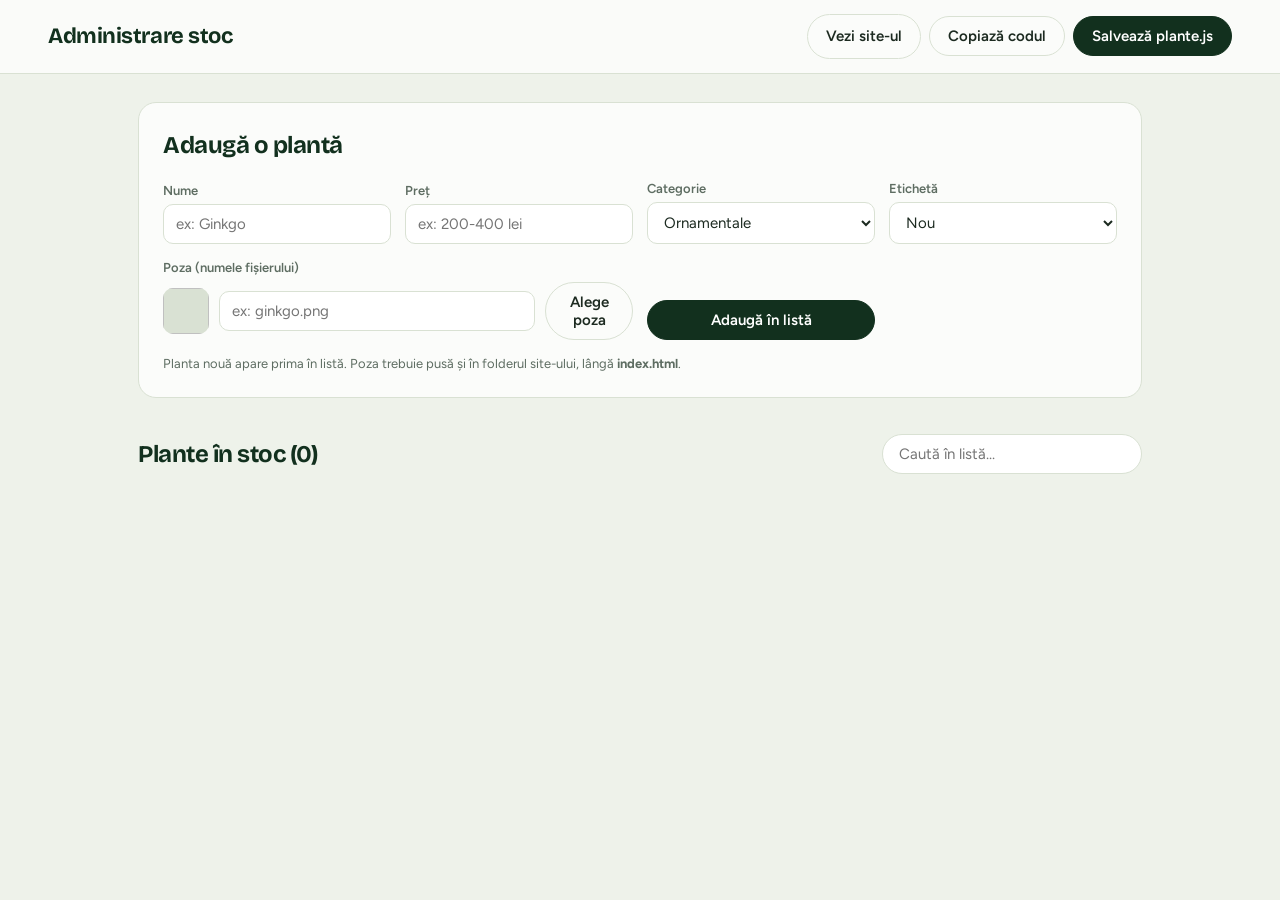
==== admin.html @ 45998a09 "Create admin.html" ====
<!DOCTYPE html>
<html lang="ro">
<head>
<meta charset="UTF-8">
<meta name="viewport" content="width=device-width, initial-scale=1.0">
<meta name="robots" content="noindex, nofollow">
<title>Admin – Green Plants</title>

<link rel="preconnect" href="https://fonts.googleapis.com">
<link rel="preconnect" href="https://fonts.gstatic.com" crossorigin>
<link href="https://fonts.googleapis.com/css2?family=Bricolage+Grotesque:wght@600;700;800&family=Figtree:wght@400;500;600&display=swap" rel="stylesheet">

<style>
:root{
    --forest:#12301e;
    --fern:#2f6b3c;
    --mist:#eef2ea;
    --chalk:#fbfcfa;
    --line:#d9e1d3;
    --blossom:#c8506f;
    --text:#1c2a20;
    --muted:#5e6d62;
    --font-display:'Bricolage Grotesque','Segoe UI',Arial,sans-serif;
    --font-body:'Figtree','Segoe UI',Arial,sans-serif;
}
*{ margin:0; padding:0; box-sizing:border-box; }
body{
    font-family:var(--font-body);
    background:var(--mist);
    color:var(--text);
    line-height:1.5;
}
h1,h2{ font-family:var(--font-display); color:var(--forest); letter-spacing:-0.02em; }

/* Bara de sus */
.top{
    position:sticky; top:0; z-index:50;
    display:flex; flex-wrap:wrap; justify-content:space-between; align-items:center; gap:12px;
    padding:14px clamp(16px,4vw,48px);
    background:rgba(251,252,250,.92);
    backdrop-filter:blur(10px);
    border-bottom:1px solid var(--line);
}
.top h1{ font-size:22px; }
.actions{ display:flex; flex-wrap:wrap; align-items:center; gap:8px; }

.btn{
    font-family:inherit; font-size:15px; font-weight:600;
    padding:10px 18px; border-radius:999px;
    border:1.5px solid var(--line); background:var(--chalk); color:var(--text);
    cursor:pointer; text-decoration:none; display:inline-block;
    transition:background .2s, border-color .2s;
}
.btn:hover{ border-color:var(--fern); }
.btn.primary{ background:var(--forest); border-color:var(--forest); color:white; }
.btn.primary:hover{ background:var(--fern); }
.btn.primary.dirty{ background:var(--blossom); border-color:var(--blossom); }

main{
    max-width:1100px; margin:0 auto;
    padding:28px clamp(16px,4vw,48px) 80px;
}

.card{
    background:var(--chalk);
    border:1px solid var(--line);
    border-radius:18px;
    padding:24px;
    margin-bottom:36px;
}
.card h2{ font-size:24px; margin-bottom:16px; }

label{ display:block; font-size:13px; font-weight:600; color:var(--muted); margin-bottom:4px; }
input[type=text], select{
    width:100%;
    font-family:inherit; font-size:15px;
    padding:10px 12px;
    border:1.5px solid var(--line); border-radius:10px;
    background:white; color:var(--text);
}
input:focus-visible, select:focus-visible, .btn:focus-visible, .icon:focus-visible{
    outline:3px solid var(--blossom); outline-offset:2px;
}

.form-grid{
    display:grid;
    grid-template-columns:repeat(auto-fit, minmax(190px, 1fr));
    gap:14px;
    align-items:end;
}
.photo-field{ grid-column:span 2; }
.photo-row{ display:flex; gap:10px; align-items:center; }
.photo-row input[type=file]{ display:none; }
.preview{
    width:46px; height:46px; flex-shrink:0;
    border-radius:10px; object-fit:cover; background:var(--line);
}
.hint{ font-size:13px; color:var(--muted); margin-top:14px; }

.listhead{
    display:flex; flex-wrap:wrap; justify-content:space-between; align-items:center; gap:12px;
    margin-bottom:16px;
}
.listhead h2{ font-size:24px; }
.listhead input{ max-width:260px; border-radius:999px; padding:10px 16px; }

/* Rânduri de plante */
.row{
    display:grid;
    grid-template-columns:64px 1fr auto;
    gap:14px;
    align-items:center;
    background:var(--chalk);
    border:1px solid var(--line);
    border-radius:16px;
    padding:12px;
    margin-bottom:10px;
}
.row.sold{ background:#f1f1ef; }
.thumb{
    width:64px; height:64px; border-radius:12px;
    object-fit:cover; background:var(--line);
}
.fields{
    display:grid;
    grid-template-columns:2fr 1.2fr 1.6fr 1.2fr 1fr;
    gap:8px;
}
.btns{ display:flex; gap:6px; }
.icon{
    width:38px; height:38px;
    border:1.5px solid var(--line); border-radius:10px;
    background:white; color:var(--text);
    font-size:17px; cursor:pointer;
    transition:background .2s, border-color .2s;
}
.icon:hover{ border-color:var(--fern); background:var(--mist); }
.icon.del:hover{ border-color:var(--blossom); color:var(--blossom); }
.icon:disabled{ opacity:.35; cursor:default; }

.empty{ text-align:center; color:var(--muted); padding:40px 0; }

#toast{
    position:fixed; left:50%; bottom:24px;
    transform:translate(-50%, 20px);
    background:var(--forest); color:white;
    padding:12px 22px; border-radius:999px;
    font-weight:500;
    opacity:0; pointer-events:none;
    transition:opacity .25s, transform .25s;
    z-index:100;
}
#toast.show{ opacity:1; transform:translate(-50%, 0); }

@media (max-width:820px){
    .photo-field{ grid-column:auto; }
    .row{ grid-template-columns:56px 1fr; }
    .thumb{ width:56px; height:56px; }
    .fields{ grid-template-columns:1fr 1fr; grid-column:1 / -1; }
    .fields input:first-child{ grid-column:1 / -1; }
    .btns{ grid-column:1 / -1; justify-content:flex-end; }
    .row > .thumb{ grid-row:1; }
}
</style>
</head>
<body>

<header class="top">
    <h1>Administrare stoc</h1>
    <div class="actions">
        <a class="btn" href="index.html" target="_blank">Vezi site-ul</a>
        <button class="btn" id="copyBtn" type="button">Copiază codul</button>
        <button class="btn primary" id="saveBtn" type="button">Salvează plante.js</button>
    </div>
</header>

<main>

    <!-- ADAUGĂ -->
    <section class="card">
        <h2>Adaugă o plantă</h2>

        <form id="addForm" autocomplete="off">
            <div class="form-grid">
                <div>
                    <label for="aName">Nume</label>
                    <input type="text" id="aName" placeholder="ex: Ginkgo" required>
                </div>
                <div>
                    <label for="aPrice">Preț</label>
                    <input type="text" id="aPrice" placeholder="ex: 200-400 lei" required>
                </div>
                <div>
                    <label for="aCat">Categorie</label>
                    <select id="aCat">
                        <option value="ornamentale">Ornamentale</option>
                        <option value="conifere">Conifere</option>
                        <option value="pomi">Pomi fructiferi</option>
                        <option value="fructe">Fructe de pădure</option>
                    </select>
                </div>
                <div>
                    <label for="aTag">Etichetă</label>
                    <select id="aTag">
                        <option value="nou">Nou</option>
                        <option value="">Fără etichetă</option>
                        <option value="epuizat">Stoc epuizat</option>
                    </select>
                </div>
                <div class="photo-field">
                    <label for="aPhoto">Poza (numele fișierului)</label>
                    <div class="photo-row">
                        <img class="preview" id="aPreview" alt="">
                        <input type="text" id="aPhoto" placeholder="ex: ginkgo.png" required>
                        <input type="file" id="aFile" accept="image/*">
                        <button class="btn" type="button" id="pickBtn">Alege poza</button>
                    </div>
                </div>
                <div>
                    <button class="btn primary" type="submit" style="width:100%">Adaugă în listă</button>
                </div>
            </div>
            <p class="hint">Planta nouă apare prima în listă. Poza trebuie pusă și în folderul site-ului, lângă <b>index.html</b>.</p>
        </form>
    </section>

    <!-- LISTA -->
    <section>
        <div class="listhead">
            <h2>Plante în stoc (<span id="count">0</span>)</h2>
            <input type="text" id="q" placeholder="Caută în listă..." aria-label="Caută în listă">
        </div>
        <div id="list"></div>
    </section>

</main>

<div id="toast" role="status"></div>

<script src="plante.js"></script>
<script>
// ===== STARE =====
const CATS = {
    ornamentale: 'Ornamentale',
    conifere: 'Conifere',
    pomi: 'Pomi fructiferi',
    fructe: 'Fructe de pădure'
};

let items = PLANTE.map(([name, price, photo, cat, tag]) => ({
    name, price, photo, cat, tag: tag || ''
}));

let dirty = false;
let fileHandle = null;

const $ = (id) => document.getElementById(id);
const listEl = $('list');
const saveBtn = $('saveBtn');

function esc(t) {
    return String(t).replace(/&/g, '&amp;').replace(/</g, '&lt;').replace(/"/g, '&quot;');
}

function setDirty(v) {
    dirty = v;
    saveBtn.classList.toggle('dirty', v);
    saveBtn.textContent = v ? 'Salvează plante.js •' : 'Salvează plante.js';
}

function toast(msg) {
    const t = $('toast');
    t.textContent = msg;
    t.classList.add('show');
    clearTimeout(toast.timer);
    toast.timer = setTimeout(() => t.classList.remove('show'), 2800);
}

// ===== AFIȘARE LISTĂ =====
function render() {
    const q = $('q').value.trim().toLowerCase();
    const filtering = q !== '';
    $('count').textContent = items.length;

    const rows = items.map((p, i) => ({ p, i }))
        .filter(({ p }) => !filtering || p.name.toLowerCase().includes(q));

    if (!rows.length) {
        listEl.innerHTML = '<p class="empty">Nu există nicio plantă.</p>';
        return;
    }

    listEl.innerHTML = rows.map(({ p, i }) => `
        <div class="row${p.tag === 'epuizat' ? ' sold' : ''}" data-i="${i}">
            <img class="thumb" src="${esc(p.photo)}" alt="" onerror="this.style.opacity=.3">
            <div class="fields">
                <input type="text" data-f="name" value="${esc(p.name)}" aria-label="Nume">
                <input type="text" data-f="price" value="${esc(p.price)}" aria-label="Preț">
                <input type="text" data-f="photo" value="${esc(p.photo)}" aria-label="Poza">
                <select data-f="cat" aria-label="Categorie">
                    ${Object.entries(CATS).map(([k, v]) =>
                        `<option value="${k}"${p.cat === k ? ' selected' : ''}>${v}</option>`).join('')}
                </select>
                <select data-f="tag" aria-label="Etichetă">
                    <option value=""${p.tag === '' ? ' selected' : ''}>În stoc</option>
                    <option value="nou"${p.tag === 'nou' ? ' selected' : ''}>Nou</option>
                    <option value="epuizat"${p.tag === 'epuizat' ? ' selected' : ''}>Epuizat</option>
                </select>
            </div>
            <div class="btns">
                <button class="icon" data-act="up" title="Mută sus" aria-label="Mută sus"${filtering || i === 0 ? ' disabled' : ''}>↑</button>
                <button class="icon" data-act="down" title="Mută jos" aria-label="Mută jos"${filtering || i === items.length - 1 ? ' disabled' : ''}>↓</button>
                <button class="icon del" data-act="del" title="Șterge" aria-label="Șterge">🗑</button>
            </div>
        </div>
    `).join('');
}

// ===== EDITARE ÎN LISTĂ =====
listEl.addEventListener('input', (e) => {
    const row = e.target.closest('.row');
    if (!row || !e.target.dataset.f) return;
    const item = items[row.dataset.i];
    item[e.target.dataset.f] = e.target.value;
    if (e.target.dataset.f === 'photo') row.querySelector('.thumb').src = e.target.value;
    if (e.target.dataset.f === 'tag') row.classList.toggle('sold', e.target.value === 'epuizat');
    setDirty(true);
});

listEl.addEventListener('click', (e) => {
    const btn = e.target.closest('[data-act]');
    if (!btn) return;
    const i = Number(btn.closest('.row').dataset.i);

    if (btn.dataset.act === 'del') {
        if (!confirm('Ștergi „' + items[i].name + '"?')) return;
        items.splice(i, 1);
    } else {
        const j = btn.dataset.act === 'up' ? i - 1 : i + 1;
        [items[i], items[j]] = [items[j], items[i]];
    }
    setDirty(true);
    render();
});

$('q').addEventListener('input', render);

// ===== ADAUGĂ PLANTĂ =====
$('pickBtn').addEventListener('click', () => $('aFile').click());

$('aFile').addEventListener('change', (e) => {
    const file = e.target.files[0];
    if (!file) return;
    $('aPhoto').value = file.name;
    $('aPreview').src = URL.createObjectURL(file);
});

$('aPhoto').addEventListener('input', (e) => { $('aPreview').src = e.target.value; });

$('addForm').addEventListener('submit', (e) => {
    e.preventDefault();
    items.unshift({
        name: $('aName').value.trim(),
        price: $('aPrice').value.trim(),
        photo: $('aPhoto').value.trim(),
        cat: $('aCat').value,
        tag: $('aTag').value
    });
    $('addForm').reset();
    $('aPreview').removeAttribute('src');
    setDirty(true);
    render();
    toast('Planta a fost adăugată. Nu uita să salvezi.');
});

// ===== GENERARE plante.js =====
function buildFile() {
    const head = [
        '// =====================================================',
        '//  LISTA DE PLANTE – generat din admin.html',
        '//',
        '//  Format: ["Nume", "Preț", "poza.png", "categorie", "etichetă (opțional)"],',
        '//  Categorii: ornamentale | conifere | pomi | fructe',
        '//  Etichete: nou | epuizat',
        '//  Planta de sus apare prima pe site.',
        '// ====================================================='
    ].join('\n');

    const rows = items.map(p => {
        const arr = [p.name, p.price, p.photo, p.cat];
        if (p.tag) arr.push(p.tag);
        return '    [' + arr.map(x => JSON.stringify(x)).join(', ') + '],';
    }).join('\n');

    return head + '\n\nconst PLANTE = [\n' + rows + '\n];\n';
}

function download(text) {
    const url = URL.createObjectURL(new Blob([text], { type: 'text/javascript;charset=utf-8' }));
    const a = document.createElement('a');
    a.href = url;
    a.download = 'plante.js';
    a.click();
    URL.revokeObjectURL(url);
    setDirty(false);
    toast('plante.js descărcat. Înlocuiește fișierul vechi din folderul site-ului.');
}

async function save() {
    const text = buildFile();

    // Chrome / Edge pe calculator: scrie direct în fișier
    if (window.showSaveFilePicker) {
        try {
            if (!fileHandle) {
                fileHandle = await window.showSaveFilePicker({
                    suggestedName: 'plante.js',
                    types: [{ description: 'JavaScript', accept: { 'text/javascript': ['.js'] } }]
                });
            }
            const w = await fileHandle.createWritable();
            await w.write(text);
            await w.close();
            setDirty(false);
            toast('Salvat! Reîncarcă site-ul ca să vezi schimbările.');
            return;
        } catch (err) {
            if (err.name === 'AbortError') return;
            fileHandle = null;
        }
    }
    download(text);
}

saveBtn.addEventListener('click', save);

$('copyBtn').addEventListener('click', async () => {
    try {
        await navigator.clipboard.writeText(buildFile());
        toast('Cod copiat. Lipește-l în plante.js.');
    } catch {
        const ta = document.createElement('textarea');
        ta.value = buildFile();
        document.body.appendChild(ta);
        ta.select();
        document.execCommand('copy');
        ta.remove();
        toast('Cod copiat. Lipește-l în plante.js.');
    }
});

window.addEventListener('beforeunload', (e) => {
    if (dirty) { e.preventDefault(); e.returnValue = ''; }
});

render();
</script>
</body>
</html>
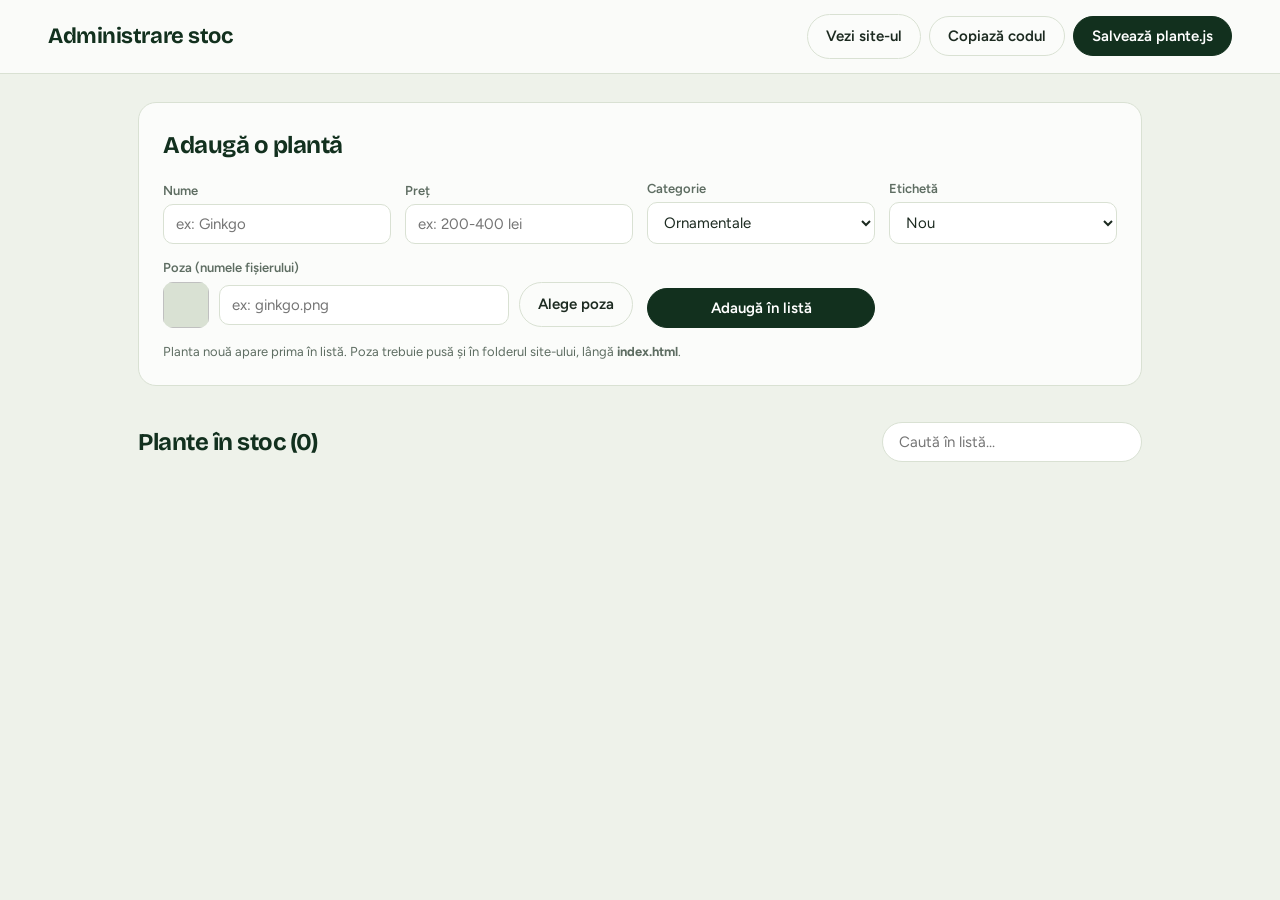
==== commit c702499c: "Update admin.html" ====
--- a/admin.html
+++ b/admin.html
@@ -90,7 +90,8 @@
 }
 .photo-field{ grid-column:span 2; }
 .photo-row{ display:flex; gap:10px; align-items:center; }
-.photo-row input[type=file]{ display:none; }
+.photo-row input[type=file]{ position:absolute; width:1px; height:1px; opacity:0; overflow:hidden; }
+.photo-row label.btn{ margin:0; color:var(--text); font-size:15px; white-space:nowrap; }
 .preview{
     width:46px; height:46px; flex-shrink:0;
     border-radius:10px; object-fit:cover; background:var(--line);
@@ -213,7 +214,7 @@
                         <img class="preview" id="aPreview" alt="">
                         <input type="text" id="aPhoto" placeholder="ex: ginkgo.png" required>
                         <input type="file" id="aFile" accept="image/*">
-                        <button class="btn" type="button" id="pickBtn">Alege poza</button>
+                        <label class="btn" for="aFile" tabindex="0" id="pickBtn">Alege poza</label>
                     </div>
                 </div>
                 <div>
@@ -346,13 +347,14 @@
 $('q').addEventListener('input', render);
 
 // ===== ADAUGĂ PLANTĂ =====
-$('pickBtn').addEventListener('click', () => $('aFile').click());
+$('pickBtn').addEventListener('keydown', (e) => { if (e.key === 'Enter' || e.key === ' ') { e.preventDefault(); $('aFile').click(); } });
 
 $('aFile').addEventListener('change', (e) => {
     const file = e.target.files[0];
     if (!file) return;
     $('aPhoto').value = file.name;
     $('aPreview').src = URL.createObjectURL(file);
+    toast('Am completat numele pozei. Urc-o și pe GitHub, lângă index.html.');
 });
 
 $('aPhoto').addEventListener('input', (e) => { $('aPreview').src = e.target.value; });
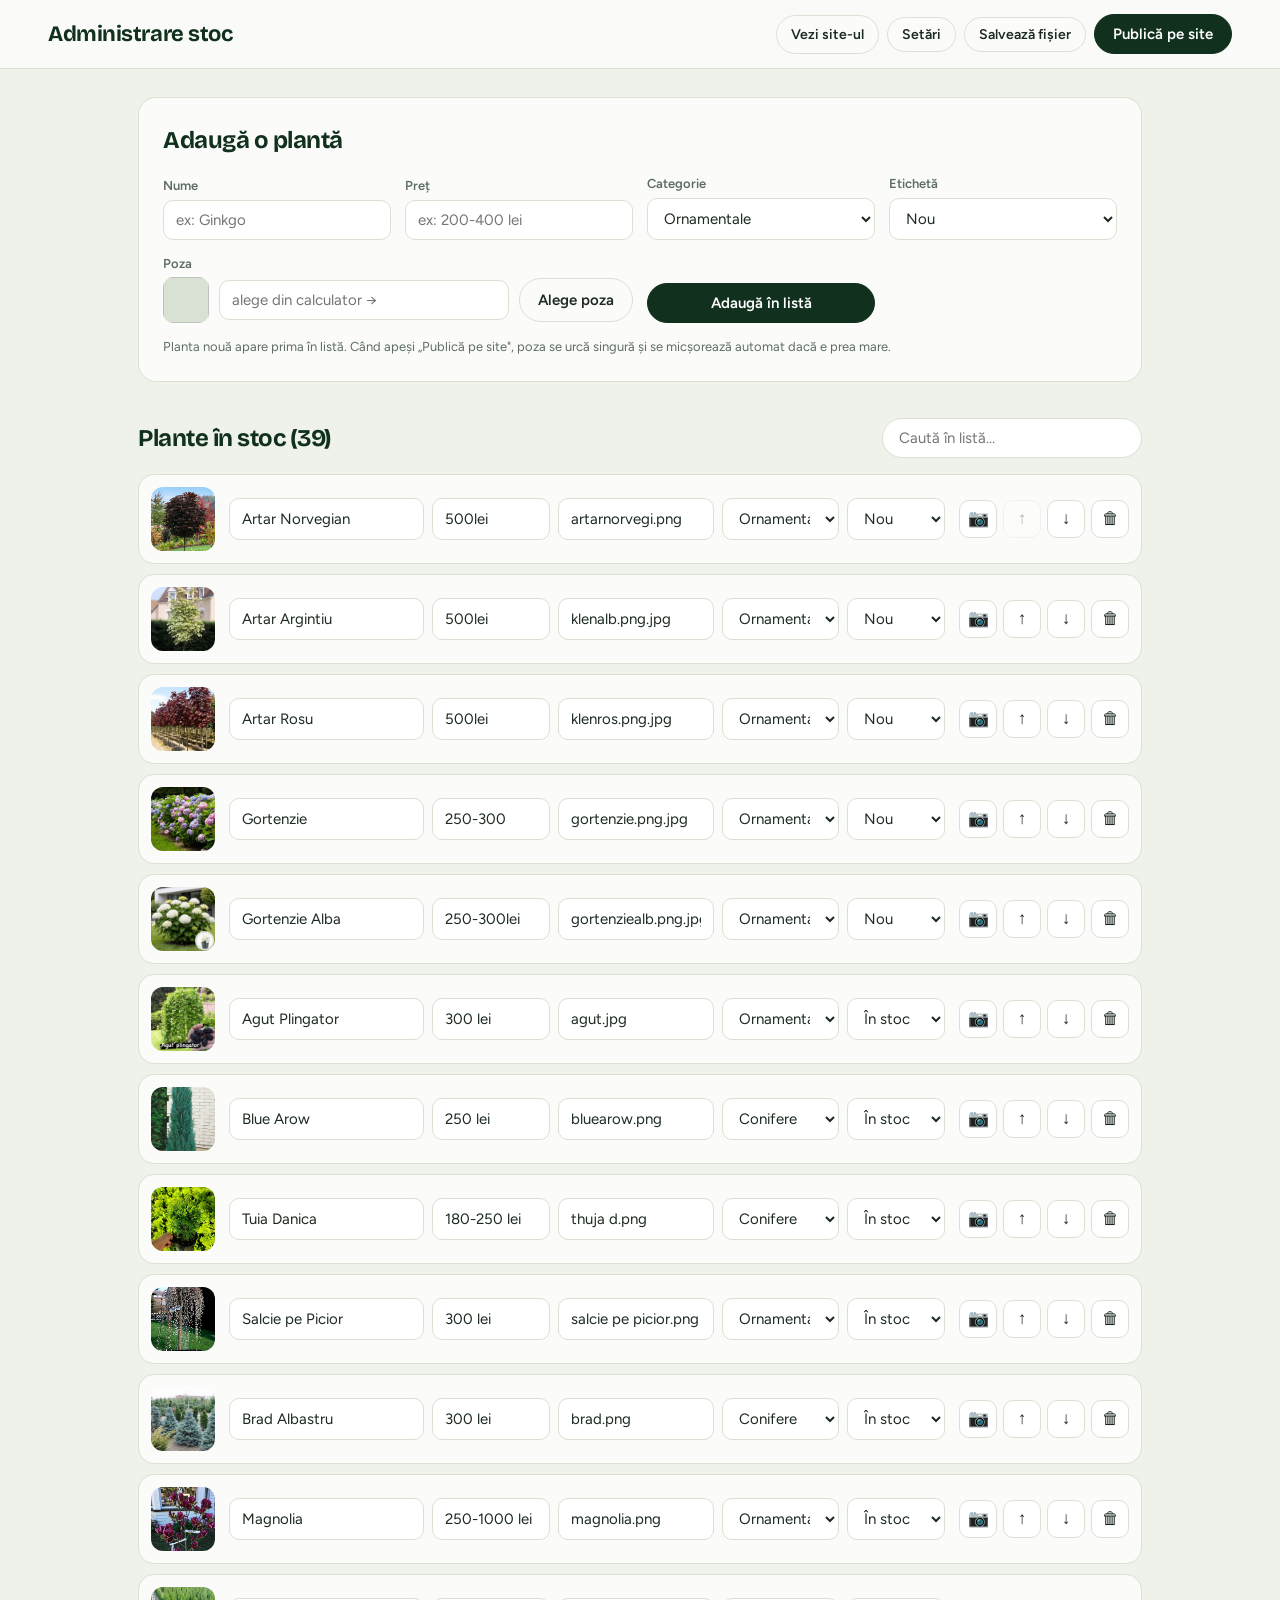
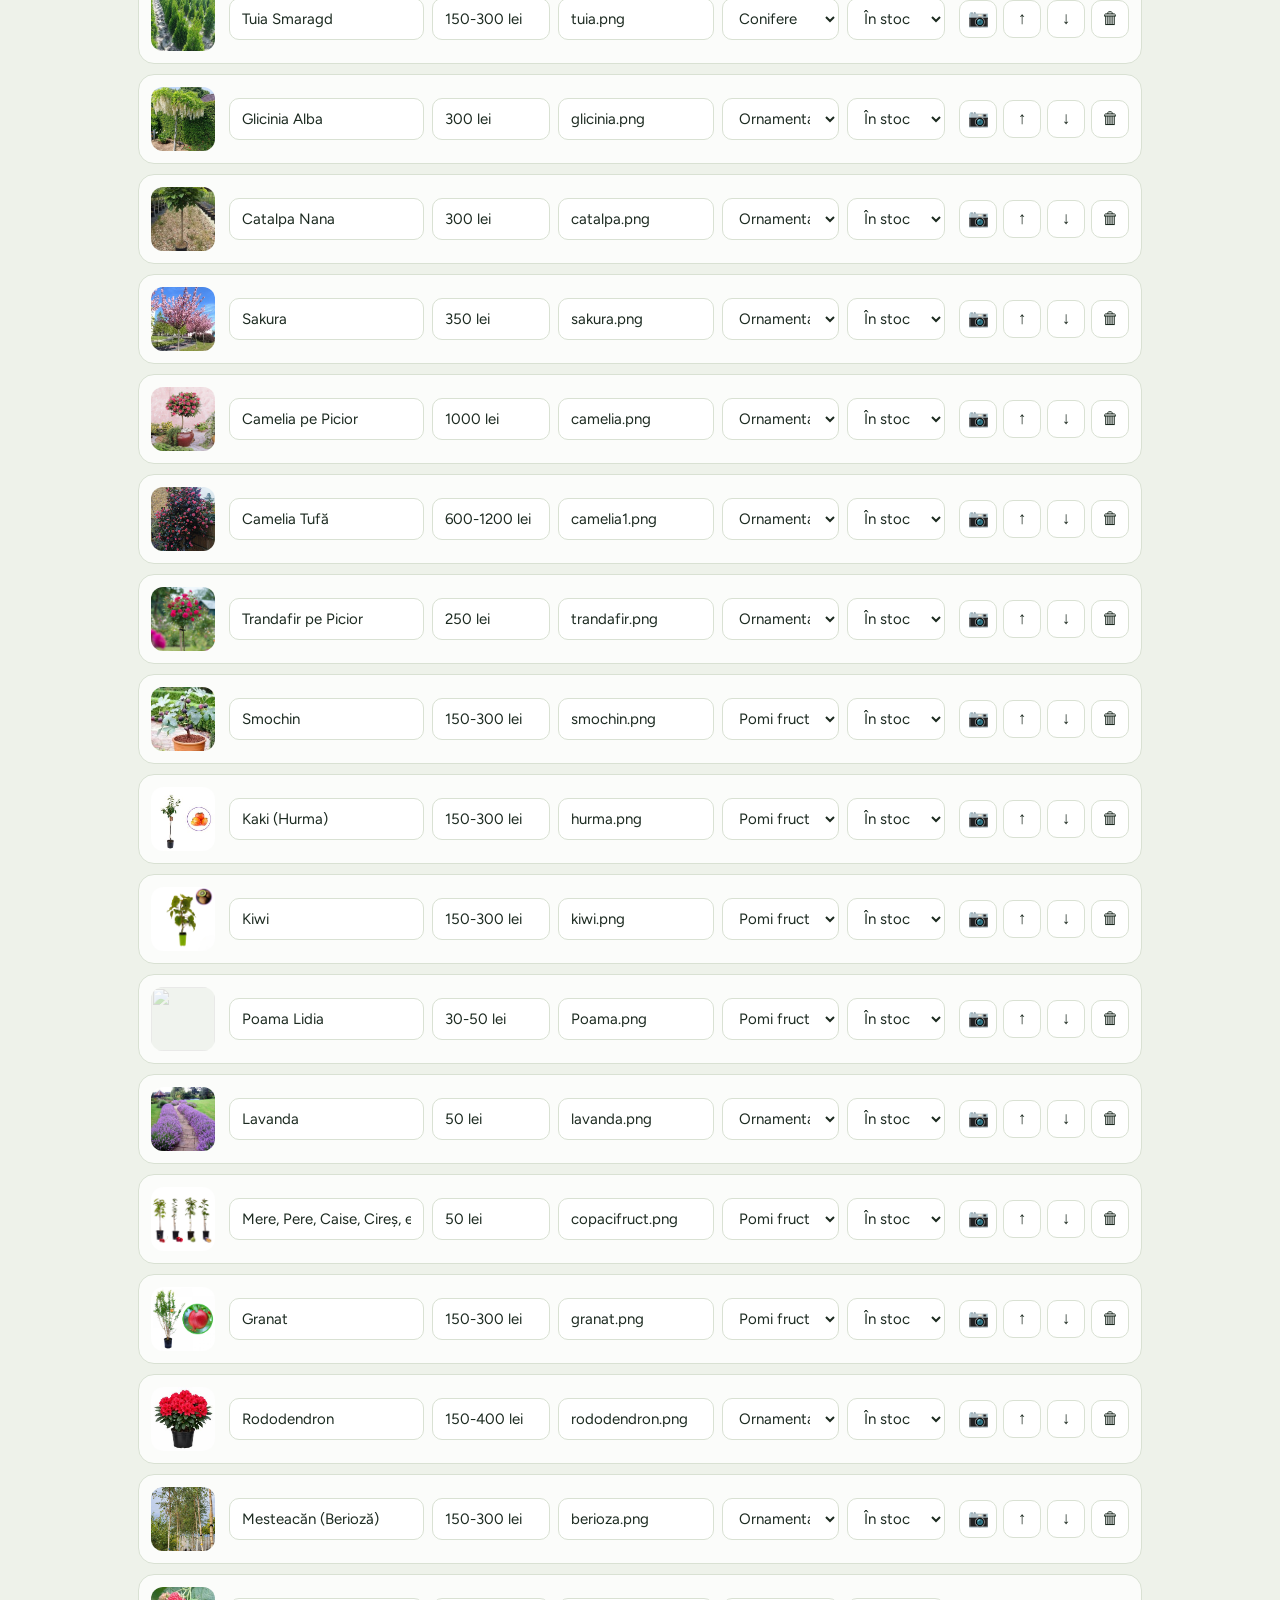
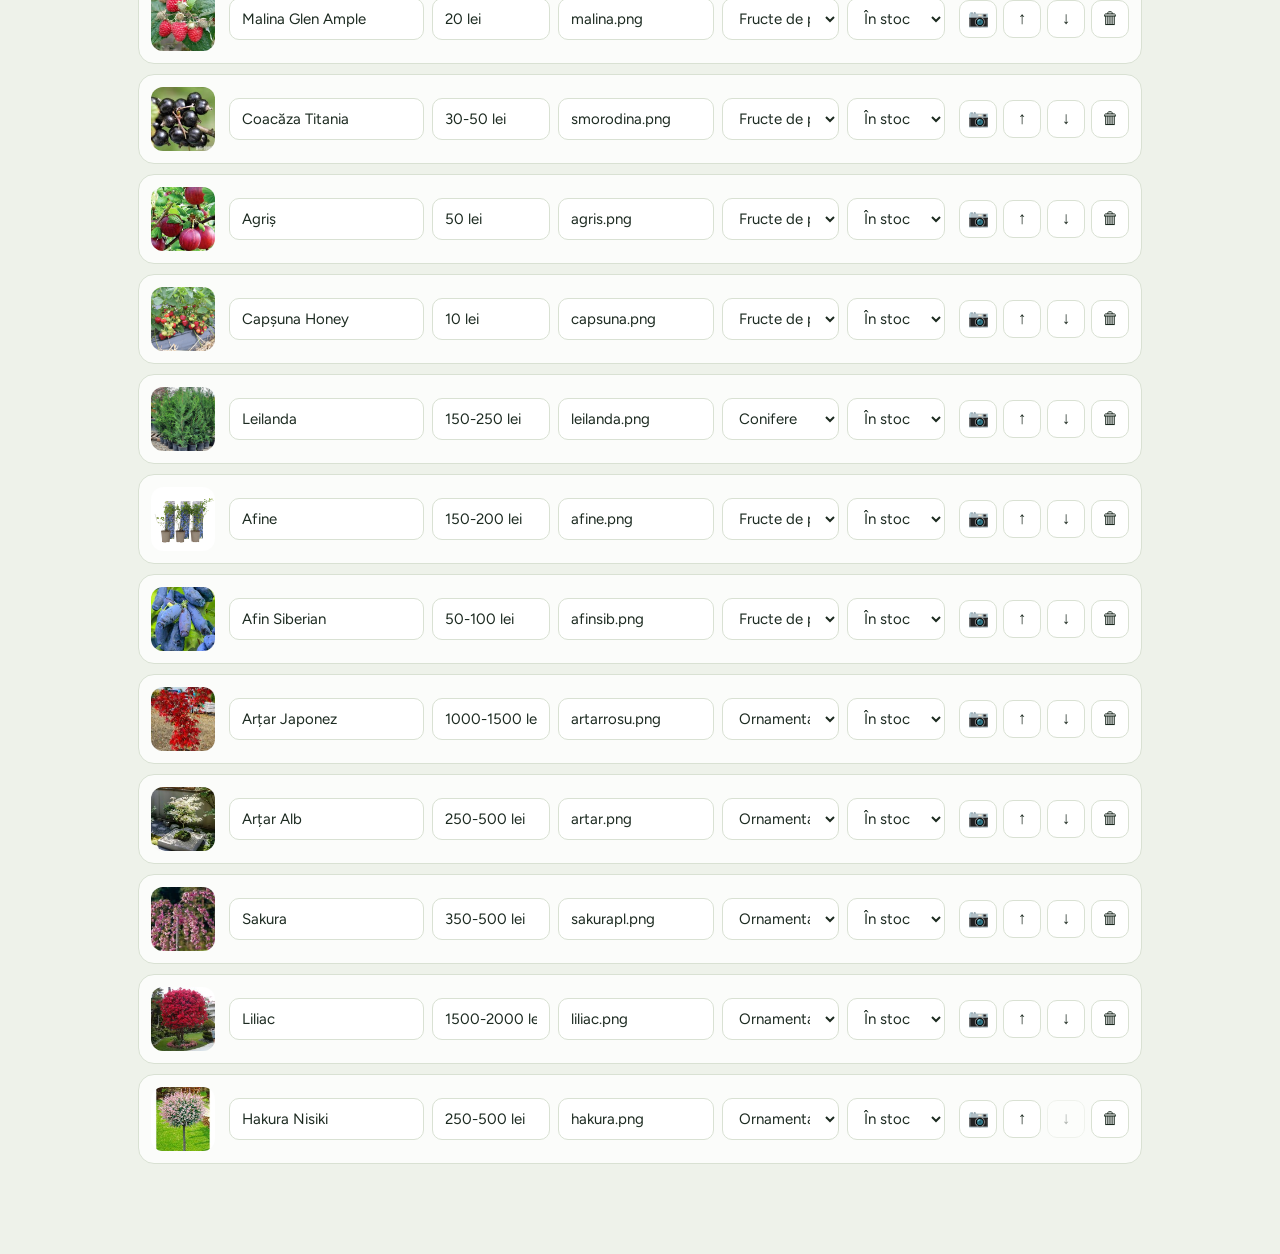
==== commit 1fce1ae5: "Update admin.html" ====
--- a/admin.html
+++ b/admin.html
@@ -4,6 +4,7 @@
 <meta charset="UTF-8">
 <meta name="viewport" content="width=device-width, initial-scale=1.0">
 <meta name="robots" content="noindex, nofollow">
+<meta name="theme-color" content="#12301e">
 <title>Admin – Green Plants</title>
 
 <link rel="preconnect" href="https://fonts.googleapis.com">
@@ -24,15 +25,9 @@
     --font-body:'Figtree','Segoe UI',Arial,sans-serif;
 }
 *{ margin:0; padding:0; box-sizing:border-box; }
-body{
-    font-family:var(--font-body);
-    background:var(--mist);
-    color:var(--text);
-    line-height:1.5;
-}
+body{ font-family:var(--font-body); background:var(--mist); color:var(--text); line-height:1.5; }
 h1,h2{ font-family:var(--font-display); color:var(--forest); letter-spacing:-0.02em; }
 
-/* Bara de sus */
 .top{
     position:sticky; top:0; z-index:50;
     display:flex; flex-wrap:wrap; justify-content:space-between; align-items:center; gap:12px;
@@ -52,28 +47,20 @@
     transition:background .2s, border-color .2s;
 }
 .btn:hover{ border-color:var(--fern); }
+.btn:disabled{ opacity:.6; cursor:wait; }
 .btn.primary{ background:var(--forest); border-color:var(--forest); color:white; }
 .btn.primary:hover{ background:var(--fern); }
 .btn.primary.dirty{ background:var(--blossom); border-color:var(--blossom); }
-
-main{
-    max-width:1100px; margin:0 auto;
-    padding:28px clamp(16px,4vw,48px) 80px;
-}
-
-.card{
-    background:var(--chalk);
-    border:1px solid var(--line);
-    border-radius:18px;
-    padding:24px;
-    margin-bottom:36px;
-}
+.btn.small{ padding:8px 14px; font-size:14px; }
+
+main{ max-width:1100px; margin:0 auto; padding:28px clamp(16px,4vw,48px) 80px; }
+
+.card{ background:var(--chalk); border:1px solid var(--line); border-radius:18px; padding:24px; margin-bottom:36px; }
 .card h2{ font-size:24px; margin-bottom:16px; }
 
 label{ display:block; font-size:13px; font-weight:600; color:var(--muted); margin-bottom:4px; }
-input[type=text], select{
-    width:100%;
-    font-family:inherit; font-size:15px;
+input[type=text], input[type=password], select{
+    width:100%; font-family:inherit; font-size:15px;
     padding:10px 12px;
     border:1.5px solid var(--line); border-radius:10px;
     background:white; color:var(--text);
@@ -82,76 +69,60 @@
     outline:3px solid var(--blossom); outline-offset:2px;
 }
 
-.form-grid{
-    display:grid;
-    grid-template-columns:repeat(auto-fit, minmax(190px, 1fr));
-    gap:14px;
-    align-items:end;
-}
+.form-grid{ display:grid; grid-template-columns:repeat(auto-fit, minmax(190px, 1fr)); gap:14px; align-items:end; }
 .photo-field{ grid-column:span 2; }
 .photo-row{ display:flex; gap:10px; align-items:center; }
-.photo-row input[type=file]{ position:absolute; width:1px; height:1px; opacity:0; overflow:hidden; }
+.hidden-file{ position:absolute; width:1px; height:1px; opacity:0; overflow:hidden; }
 .photo-row label.btn{ margin:0; color:var(--text); font-size:15px; white-space:nowrap; }
-.preview{
-    width:46px; height:46px; flex-shrink:0;
-    border-radius:10px; object-fit:cover; background:var(--line);
-}
+.preview{ width:46px; height:46px; flex-shrink:0; border-radius:10px; object-fit:cover; background:var(--line); }
 .hint{ font-size:13px; color:var(--muted); margin-top:14px; }
 
-.listhead{
-    display:flex; flex-wrap:wrap; justify-content:space-between; align-items:center; gap:12px;
-    margin-bottom:16px;
-}
+.listhead{ display:flex; flex-wrap:wrap; justify-content:space-between; align-items:center; gap:12px; margin-bottom:16px; }
 .listhead h2{ font-size:24px; }
 .listhead input{ max-width:260px; border-radius:999px; padding:10px 16px; }
 
-/* Rânduri de plante */
 .row{
-    display:grid;
-    grid-template-columns:64px 1fr auto;
-    gap:14px;
-    align-items:center;
-    background:var(--chalk);
-    border:1px solid var(--line);
-    border-radius:16px;
-    padding:12px;
-    margin-bottom:10px;
+    display:grid; grid-template-columns:64px 1fr auto; gap:14px; align-items:center;
+    background:var(--chalk); border:1px solid var(--line); border-radius:16px;
+    padding:12px; margin-bottom:10px;
 }
 .row.sold{ background:#f1f1ef; }
-.thumb{
-    width:64px; height:64px; border-radius:12px;
-    object-fit:cover; background:var(--line);
-}
-.fields{
-    display:grid;
-    grid-template-columns:2fr 1.2fr 1.6fr 1.2fr 1fr;
-    gap:8px;
-}
+.thumb{ width:64px; height:64px; border-radius:12px; object-fit:cover; background:var(--line); }
+.fields{ display:grid; grid-template-columns:2fr 1.2fr 1.6fr 1.2fr 1fr; gap:8px; }
 .btns{ display:flex; gap:6px; }
 .icon{
-    width:38px; height:38px;
+    width:38px; height:38px; display:inline-flex; align-items:center; justify-content:center;
     border:1.5px solid var(--line); border-radius:10px;
     background:white; color:var(--text);
-    font-size:17px; cursor:pointer;
+    font-size:17px; cursor:pointer; margin:0;
     transition:background .2s, border-color .2s;
 }
 .icon:hover{ border-color:var(--fern); background:var(--mist); }
 .icon.del:hover{ border-color:var(--blossom); color:var(--blossom); }
 .icon:disabled{ opacity:.35; cursor:default; }
-
 .empty{ text-align:center; color:var(--muted); padding:40px 0; }
 
 #toast{
-    position:fixed; left:50%; bottom:24px;
-    transform:translate(-50%, 20px);
+    position:fixed; left:50%; bottom:24px; transform:translate(-50%, 20px);
+    max-width:90vw; text-align:center;
     background:var(--forest); color:white;
-    padding:12px 22px; border-radius:999px;
-    font-weight:500;
+    padding:12px 22px; border-radius:18px; font-weight:500;
     opacity:0; pointer-events:none;
-    transition:opacity .25s, transform .25s;
-    z-index:100;
+    transition:opacity .25s, transform .25s; z-index:200;
 }
 #toast.show{ opacity:1; transform:translate(-50%, 0); }
+
+dialog{
+    margin:auto; border:none; border-radius:18px;
+    padding:26px; width:min(480px, 92vw);
+    background:var(--chalk); color:var(--text);
+    box-shadow:0 30px 80px rgba(18,48,30,.35);
+}
+dialog::backdrop{ background:rgba(8,20,12,.6); }
+dialog h2{ font-size:22px; margin-bottom:6px; }
+dialog p{ font-size:14px; color:var(--muted); margin-bottom:14px; }
+dialog .field{ margin-bottom:12px; }
+dialog .btns2{ display:flex; flex-wrap:wrap; gap:8px; justify-content:flex-end; margin-top:18px; }
 
 @media (max-width:820px){
     .photo-field{ grid-column:auto; }
@@ -160,7 +131,22 @@
     .fields{ grid-template-columns:1fr 1fr; grid-column:1 / -1; }
     .fields input:first-child{ grid-column:1 / -1; }
     .btns{ grid-column:1 / -1; justify-content:flex-end; }
-    .row > .thumb{ grid-row:1; }
+}
+
+/* ===== TELEFON ===== */
+@media (max-width:820px){
+    .top{ backdrop-filter:none; -webkit-backdrop-filter:none; background:var(--chalk); }
+    .top .actions .btn.small:not(#settingsBtn){ display:none; }
+    input[type=text], input[type=password], select{ font-size:16px; padding:12px; }
+    .icon{ width:44px; height:44px; }
+    .btns{ gap:8px; }
+    main{ padding-bottom:120px; }
+    #publishBtn{
+        position:fixed; left:16px; right:16px; bottom:16px; z-index:60;
+        padding:17px; font-size:17px; text-align:center;
+        box-shadow:0 12px 30px rgba(18,48,30,.35);
+    }
+    #toast{ bottom:96px; }
 }
 </style>
 </head>
@@ -169,9 +155,10 @@
 <header class="top">
     <h1>Administrare stoc</h1>
     <div class="actions">
-        <a class="btn" href="index.html" target="_blank">Vezi site-ul</a>
-        <button class="btn" id="copyBtn" type="button">Copiază codul</button>
-        <button class="btn primary" id="saveBtn" type="button">Salvează plante.js</button>
+        <a class="btn small" href="index.html" target="_blank">Vezi site-ul</a>
+        <button class="btn small" id="settingsBtn" type="button">Setări</button>
+        <button class="btn small" id="saveBtn" type="button">Salvează fișier</button>
+        <button class="btn primary" id="publishBtn" type="button">Publică pe site</button>
     </div>
 </header>
 
@@ -209,19 +196,19 @@
                     </select>
                 </div>
                 <div class="photo-field">
-                    <label for="aPhoto">Poza (numele fișierului)</label>
+                    <label for="aPhoto">Poza</label>
                     <div class="photo-row">
                         <img class="preview" id="aPreview" alt="">
-                        <input type="text" id="aPhoto" placeholder="ex: ginkgo.png" required>
-                        <input type="file" id="aFile" accept="image/*">
-                        <label class="btn" for="aFile" tabindex="0" id="pickBtn">Alege poza</label>
+                        <input type="text" id="aPhoto" placeholder="alege din calculator →" required>
+                        <input type="file" id="aFile" accept="image/*" class="hidden-file">
+                        <label class="btn" for="aFile">Alege poza</label>
                     </div>
                 </div>
                 <div>
                     <button class="btn primary" type="submit" style="width:100%">Adaugă în listă</button>
                 </div>
             </div>
-            <p class="hint">Planta nouă apare prima în listă. Poza trebuie pusă și în folderul site-ului, lângă <b>index.html</b>.</p>
+            <p class="hint">Planta nouă apare prima în listă. Când apeși „Publică pe site", poza se urcă singură și se micșorează automat dacă e prea mare.</p>
         </form>
     </section>
 
@@ -236,10 +223,49 @@
 
 </main>
 
+<!-- SETĂRI PUBLICARE -->
+<dialog id="dlg">
+    <h2>Setări publicare</h2>
+    <p>Se completează o singură dată. Cheia rămâne doar în acest browser, nu pe site.</p>
+
+    <div class="field">
+        <label for="sToken">Cheie GitHub (token)</label>
+        <input type="password" id="sToken" placeholder="github_pat_..." autocomplete="off">
+    </div>
+    <div class="field">
+        <label for="sRepo">Repo (utilizator/nume)</label>
+        <input type="text" id="sRepo" placeholder="plantemd/greenplantsmd">
+    </div>
+    <div class="field">
+        <label for="sBranch">Branch</label>
+        <input type="text" id="sBranch" placeholder="main">
+    </div>
+
+    <div class="btns2">
+        <button class="btn small" type="button" id="sClear">Șterge cheia</button>
+        <button class="btn small" type="button" id="sCancel">Anulează</button>
+        <button class="btn small primary" type="button" id="sSave">Salvează</button>
+    </div>
+</dialog>
+
 <div id="toast" role="status"></div>
 
-<script src="plante.js"></script>
+<!-- fără cache, ca să vezi mereu lista actuală -->
+<script>document.write('<script src="plante.js?v=' + Date.now() + '"><\/script>');</script>
 <script>
+// ===== SETĂRI (se țin doar în acest browser) =====
+const CFG_KEY = 'gp_admin_cfg';
+const DEFAULT_CFG = { token: '', repo: 'plantemd/greenplantsmd', branch: 'main' };
+
+function loadCfg() {
+    try { return Object.assign({}, DEFAULT_CFG, JSON.parse(localStorage.getItem(CFG_KEY) || '{}')); }
+    catch { return Object.assign({}, DEFAULT_CFG); }
+}
+function saveCfg() {
+    try { localStorage.setItem(CFG_KEY, JSON.stringify(cfg)); } catch {}
+}
+let cfg = loadCfg();
+
 // ===== STARE =====
 const CATS = {
     ornamentale: 'Ornamentale',
@@ -248,33 +274,41 @@
     fructe: 'Fructe de pădure'
 };
 
-let items = PLANTE.map(([name, price, photo, cat, tag]) => ({
-    name, price, photo, cat, tag: tag || ''
-}));
-
+const toItems = (arr) => arr.map(([name, price, photo, cat, tag]) => ({ name, price, photo, cat, tag: tag || '' }));
+
+let items = toItems(typeof PLANTE !== 'undefined' ? PLANTE : []);
 let dirty = false;
 let fileHandle = null;
+const pending = {};   // poze alese și încă neurcate: nume -> { file, url }
 
 const $ = (id) => document.getElementById(id);
 const listEl = $('list');
 const saveBtn = $('saveBtn');
-
-function esc(t) {
-    return String(t).replace(/&/g, '&amp;').replace(/</g, '&lt;').replace(/"/g, '&quot;');
-}
+const publishBtn = $('publishBtn');
+
+const esc = (t) => String(t).replace(/&/g, '&amp;').replace(/</g, '&lt;').replace(/"/g, '&quot;');
 
 function setDirty(v) {
     dirty = v;
-    saveBtn.classList.toggle('dirty', v);
-    saveBtn.textContent = v ? 'Salvează plante.js •' : 'Salvează plante.js';
-}
-
-function toast(msg) {
+    publishBtn.classList.toggle('dirty', v);
+    publishBtn.textContent = v ? 'Publică pe site •' : 'Publică pe site';
+}
+
+function toast(msg, sticky) {
     const t = $('toast');
     t.textContent = msg;
     t.classList.add('show');
     clearTimeout(toast.timer);
-    toast.timer = setTimeout(() => t.classList.remove('show'), 2800);
+    if (!sticky) toast.timer = setTimeout(() => t.classList.remove('show'), 4200);
+}
+
+const thumbSrc = (photo) => (pending[photo] ? pending[photo].url : photo);
+
+// Poza din galeria telefonului poate avea mereu același nume (image.jpg).
+// Îi dăm un nume unic, ca să nu suprascrie o poză existentă.
+function uniqueName(file) {
+    const ext = /\.png$/i.test(file.name) ? 'png' : 'jpg';
+    return 'poza-' + Date.now().toString(36) + '.' + ext;
 }
 
 // ===== AFIȘARE LISTĂ =====
@@ -293,7 +327,7 @@
 
     listEl.innerHTML = rows.map(({ p, i }) => `
         <div class="row${p.tag === 'epuizat' ? ' sold' : ''}" data-i="${i}">
-            <img class="thumb" src="${esc(p.photo)}" alt="" onerror="this.style.opacity=.3">
+            <img class="thumb" src="${esc(thumbSrc(p.photo))}" alt="" onerror="this.style.opacity=.3">
             <div class="fields">
                 <input type="text" data-f="name" value="${esc(p.name)}" aria-label="Nume">
                 <input type="text" data-f="price" value="${esc(p.price)}" aria-label="Preț">
@@ -309,6 +343,7 @@
                 </select>
             </div>
             <div class="btns">
+                <label class="icon" title="Schimbă poza">📷<input type="file" accept="image/*" data-pick class="hidden-file"></label>
                 <button class="icon" data-act="up" title="Mută sus" aria-label="Mută sus"${filtering || i === 0 ? ' disabled' : ''}>↑</button>
                 <button class="icon" data-act="down" title="Mută jos" aria-label="Mută jos"${filtering || i === items.length - 1 ? ' disabled' : ''}>↓</button>
                 <button class="icon del" data-act="del" title="Șterge" aria-label="Șterge">🗑</button>
@@ -321,11 +356,23 @@
 listEl.addEventListener('input', (e) => {
     const row = e.target.closest('.row');
     if (!row || !e.target.dataset.f) return;
-    const item = items[row.dataset.i];
-    item[e.target.dataset.f] = e.target.value;
-    if (e.target.dataset.f === 'photo') row.querySelector('.thumb').src = e.target.value;
+    items[row.dataset.i][e.target.dataset.f] = e.target.value;
+    if (e.target.dataset.f === 'photo') row.querySelector('.thumb').src = thumbSrc(e.target.value);
     if (e.target.dataset.f === 'tag') row.classList.toggle('sold', e.target.value === 'epuizat');
     setDirty(true);
+});
+
+listEl.addEventListener('change', (e) => {
+    if (!e.target.matches('[data-pick]')) return;
+    const file = e.target.files[0];
+    const row = e.target.closest('.row');
+    if (!file) return;
+    const nm = uniqueName(file);
+    pending[nm] = { file, url: URL.createObjectURL(file) };
+    items[row.dataset.i].photo = nm;
+    setDirty(true);
+    render();
+    toast('Poza se urcă la „Publică pe site".');
 });
 
 listEl.addEventListener('click', (e) => {
@@ -347,17 +394,16 @@
 $('q').addEventListener('input', render);
 
 // ===== ADAUGĂ PLANTĂ =====
-$('pickBtn').addEventListener('keydown', (e) => { if (e.key === 'Enter' || e.key === ' ') { e.preventDefault(); $('aFile').click(); } });
-
 $('aFile').addEventListener('change', (e) => {
     const file = e.target.files[0];
     if (!file) return;
-    $('aPhoto').value = file.name;
-    $('aPreview').src = URL.createObjectURL(file);
-    toast('Am completat numele pozei. Urc-o și pe GitHub, lângă index.html.');
-});
-
-$('aPhoto').addEventListener('input', (e) => { $('aPreview').src = e.target.value; });
+    const nm = uniqueName(file);
+    pending[nm] = { file, url: URL.createObjectURL(file) };
+    $('aPhoto').value = nm;
+    $('aPreview').src = pending[nm].url;
+});
+
+$('aPhoto').addEventListener('input', (e) => { $('aPreview').src = thumbSrc(e.target.value); });
 
 $('addForm').addEventListener('submit', (e) => {
     e.preventDefault();
@@ -372,7 +418,7 @@
     $('aPreview').removeAttribute('src');
     setDirty(true);
     render();
-    toast('Planta a fost adăugată. Nu uita să salvezi.');
+    toast('Planta a fost adăugată. Apasă „Publică pe site" ca să apară.');
 });
 
 // ===== GENERARE plante.js =====
@@ -397,6 +443,154 @@
     return head + '\n\nconst PLANTE = [\n' + rows + '\n];\n';
 }
 
+// ===== PUBLICARE PE GITHUB =====
+const b64text = (text) => btoa(unescape(encodeURIComponent(text)));
+
+function gh(path, opts = {}) {
+    const isPut = opts.method === 'PUT';
+    const url = 'https://api.github.com/repos/' + cfg.repo + '/contents/' +
+        path.split('/').map(encodeURIComponent).join('/') +
+        (isPut ? '' : '?ref=' + encodeURIComponent(cfg.branch));
+    return fetch(url, Object.assign({}, opts, {
+        headers: Object.assign({
+            Authorization: 'Bearer ' + cfg.token,
+            Accept: 'application/vnd.github+json'
+        }, opts.headers || {})
+    }));
+}
+
+async function getSha(path) {
+    const res = await gh(path);
+    if (res.status === 404) return null;
+    if (!res.ok) throw { status: res.status };
+    return (await res.json()).sha;
+}
+
+async function putFile(path, contentB64, message) {
+    const sha = await getSha(path);
+    const body = { message, content: contentB64, branch: cfg.branch };
+    if (sha) body.sha = sha;
+    const res = await gh(path, {
+        method: 'PUT',
+        headers: { 'Content-Type': 'application/json' },
+        body: JSON.stringify(body)
+    });
+    if (!res.ok) throw { status: res.status };
+}
+
+function blobToB64(blob) {
+    return new Promise((resolve, reject) => {
+        const r = new FileReader();
+        r.onload = () => resolve(r.result.split(',')[1]);
+        r.onerror = reject;
+        r.readAsDataURL(blob);
+    });
+}
+
+// Micșorează pozele mari (max 1200px) ca site-ul să rămână rapid
+function imageToB64(file, name) {
+    const ext = name.split('.').pop().toLowerCase();
+    const type = ext === 'png' ? 'image/png' : (ext === 'jpg' || ext === 'jpeg') ? 'image/jpeg' : null;
+    if (!type) return blobToB64(file);
+
+    return new Promise((resolve) => {
+        const url = URL.createObjectURL(file);
+        const img = new Image();
+        img.onload = () => {
+            const scale = Math.min(1, 1200 / Math.max(img.width, img.height));
+            if (scale === 1 && file.size < 600000) { URL.revokeObjectURL(url); return resolve(blobToB64(file)); }
+            const c = document.createElement('canvas');
+            c.width = Math.round(img.width * scale);
+            c.height = Math.round(img.height * scale);
+            c.getContext('2d').drawImage(img, 0, 0, c.width, c.height);
+            c.toBlob((b) => { URL.revokeObjectURL(url); resolve(blobToB64(b || file)); }, type, 0.85);
+        };
+        img.onerror = () => { URL.revokeObjectURL(url); resolve(blobToB64(file)); };
+        img.src = url;
+    });
+}
+
+function explain(err) {
+    if (err && err.status === 401) return 'Cheia GitHub e greșită sau a expirat. Fă una nouă în Setări.';
+    if (err && err.status === 403) return 'Cheia nu are voie să scrie. La permisiuni pune „Contents: Read and write".';
+    if (err && err.status === 404) return 'Nu găsesc repo-ul. Verifică „Repo" și permisiunile cheii în Setări.';
+    if (err && err.status === 409) return 'Conflict. Mai încearcă o dată peste câteva secunde.';
+    if (err && err.status === 422) return 'GitHub a refuzat fișierul. Verifică numele pozei.';
+    return 'Nu s-a putut publica. Verifică internetul și încearcă din nou.';
+}
+
+async function publish() {
+    if (!cfg.token) { openSettings(); toast('Mai întâi pune cheia GitHub în Setări.'); return; }
+    publishBtn.disabled = true;
+
+    try {
+        const used = items.map(p => p.photo);
+        const names = Object.keys(pending).filter(n => used.includes(n));
+
+        for (let k = 0; k < names.length; k++) {
+            toast('Urc poza ' + (k + 1) + ' din ' + names.length + '...', true);
+            await putFile(names[k], await imageToB64(pending[names[k]].file, names[k]), 'Add photo ' + names[k]);
+            delete pending[names[k]];
+        }
+
+        toast('Urc lista de plante...', true);
+        await putFile('plante.js', b64text(buildFile()), 'Update plante.js via admin');
+
+        setDirty(false);
+        toast('Publicat! Pe site apare în 1-2 minute (apoi Ctrl+F5).');
+    } catch (err) {
+        toast(explain(err));
+    } finally {
+        publishBtn.disabled = false;
+    }
+}
+
+publishBtn.addEventListener('click', publish);
+
+// Ia lista cea mai nouă direct de pe GitHub, ca să nu lucrezi pe una veche
+async function loadFromGitHub() {
+    if (!cfg.token) return;
+    try {
+        const res = await gh('plante.js', { headers: { Accept: 'application/vnd.github.raw+json' } });
+        if (!res.ok) return;
+        const text = await res.text();
+        const arr = new Function(text + '\nreturn PLANTE;')();
+        if (Array.isArray(arr) && arr.length) {
+            items = toItems(arr);
+            render();
+        }
+    } catch {}
+}
+
+// ===== SETĂRI =====
+const dlg = $('dlg');
+
+function openSettings() {
+    $('sToken').value = cfg.token;
+    $('sRepo').value = cfg.repo;
+    $('sBranch').value = cfg.branch;
+    dlg.showModal();
+}
+
+$('settingsBtn').addEventListener('click', openSettings);
+$('sCancel').addEventListener('click', () => dlg.close());
+$('sSave').addEventListener('click', () => {
+    cfg.token = $('sToken').value.trim();
+    cfg.repo = $('sRepo').value.trim() || DEFAULT_CFG.repo;
+    cfg.branch = $('sBranch').value.trim() || DEFAULT_CFG.branch;
+    saveCfg();
+    dlg.close();
+    toast('Setări salvate.');
+    loadFromGitHub();
+});
+$('sClear').addEventListener('click', () => {
+    cfg.token = '';
+    saveCfg();
+    $('sToken').value = '';
+    toast('Cheia a fost ștearsă din acest browser.');
+});
+
+// ===== SALVEAZĂ CA FIȘIER (variantă de rezervă) =====
 function download(text) {
     const url = URL.createObjectURL(new Blob([text], { type: 'text/javascript;charset=utf-8' }));
     const a = document.createElement('a');
@@ -404,14 +598,11 @@
     a.download = 'plante.js';
     a.click();
     URL.revokeObjectURL(url);
-    setDirty(false);
-    toast('plante.js descărcat. Înlocuiește fișierul vechi din folderul site-ului.');
-}
-
-async function save() {
+    toast('plante.js descărcat.');
+}
+
+saveBtn.addEventListener('click', async () => {
     const text = buildFile();
-
-    // Chrome / Edge pe calculator: scrie direct în fișier
     if (window.showSaveFilePicker) {
         try {
             if (!fileHandle) {
@@ -423,8 +614,7 @@
             const w = await fileHandle.createWritable();
             await w.write(text);
             await w.close();
-            setDirty(false);
-            toast('Salvat! Reîncarcă site-ul ca să vezi schimbările.');
+            toast('Fișier salvat.');
             return;
         } catch (err) {
             if (err.name === 'AbortError') return;
@@ -432,23 +622,6 @@
         }
     }
     download(text);
-}
-
-saveBtn.addEventListener('click', save);
-
-$('copyBtn').addEventListener('click', async () => {
-    try {
-        await navigator.clipboard.writeText(buildFile());
-        toast('Cod copiat. Lipește-l în plante.js.');
-    } catch {
-        const ta = document.createElement('textarea');
-        ta.value = buildFile();
-        document.body.appendChild(ta);
-        ta.select();
-        document.execCommand('copy');
-        ta.remove();
-        toast('Cod copiat. Lipește-l în plante.js.');
-    }
 });
 
 window.addEventListener('beforeunload', (e) => {
@@ -456,6 +629,7 @@
 });
 
 render();
+loadFromGitHub();
 </script>
 </body>
 </html>
